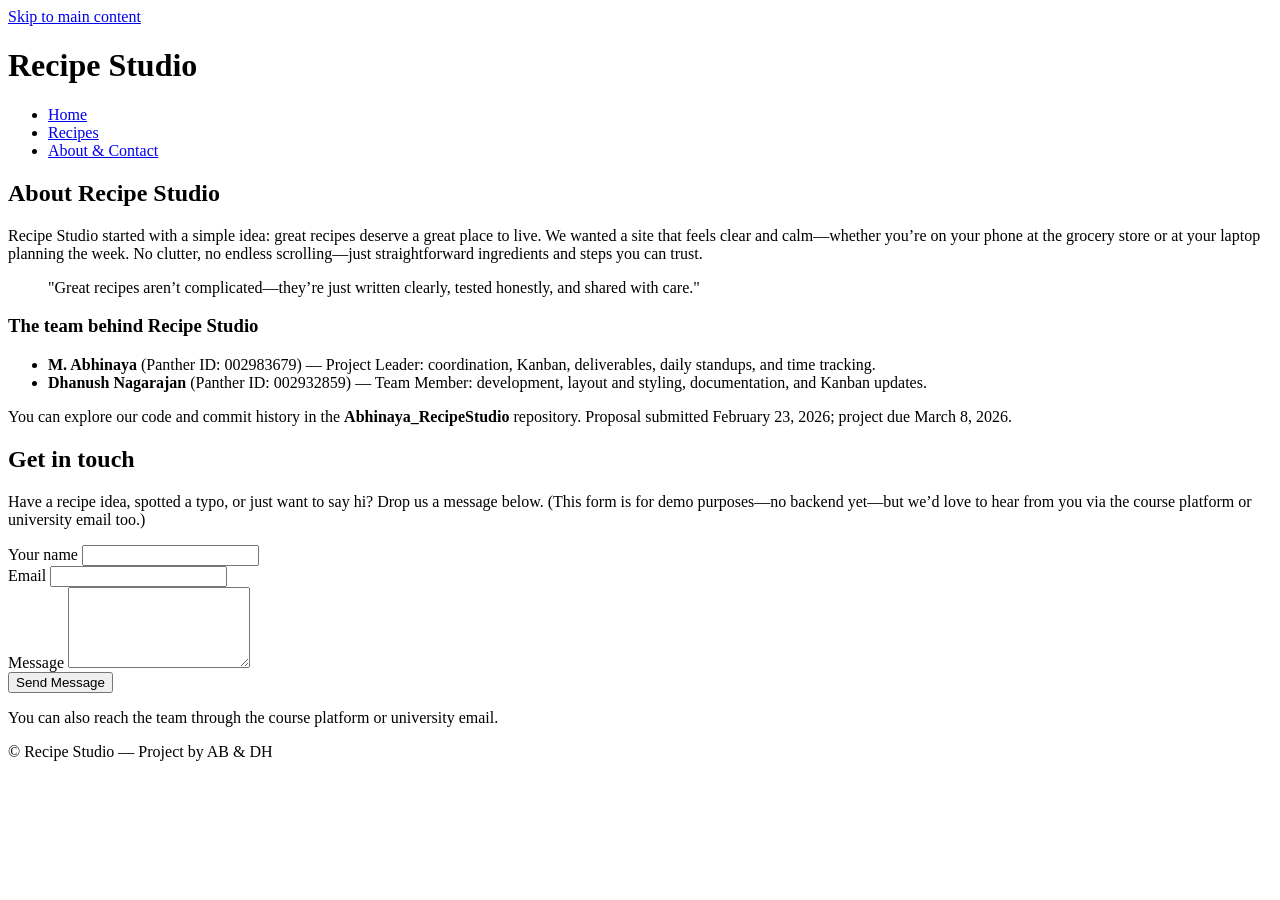
==== about.html @ 4abfd306 "About.html added to the feature/html-pages" ====
<!DOCTYPE html>
<html lang="en">
<head>
  <meta charset="UTF-8">
  <meta name="viewport" content="width=device-width, initial-scale=1.0">
  <title>Recipe Studio | About & Contact</title>
  <link rel="stylesheet" href="css/base.css">
  <link rel="stylesheet" href="css/components.css">
</head>
<body>
  <a href="#main-content" class="skip-link">Skip to main content</a>

  <header class="site-header">
    <h1 class="site-title">Recipe Studio</h1>
    <nav class="main-nav" aria-label="Main navigation">
      <ul>
        <li><a href="index.html">Home</a></li>
        <li><a href="recipes.html">Recipes</a></li>
        <li><a href="about.html" aria-current="page">About &amp; Contact</a></li>
      </ul>
    </nav>
  </header>

  <main id="main-content">
    <section class="about" aria-labelledby="about-heading">
      <h2 id="about-heading">About Recipe Studio</h2>
      <p>Recipe Studio started with a simple idea: great recipes deserve a great place to live. We wanted a site that feels clear and calm—whether you’re on your phone at the grocery store or at your laptop planning the week. No clutter, no endless scrolling—just straightforward ingredients and steps you can trust.</p>

      <blockquote class="pull-quote">
        "Great recipes aren’t complicated—they’re just written clearly, tested honestly, and shared with care."
      </blockquote>

      <h3 id="team-heading">The team behind Recipe Studio</h3>
      <ul class="team-list" aria-labelledby="team-heading">
        <li><strong>M. Abhinaya</strong> (Panther ID: 002983679) — Project Leader: coordination, Kanban, deliverables, daily standups, and time tracking.</li>
        <li><strong>Dhanush Nagarajan</strong> (Panther ID: 002932859) — Team Member: development, layout and styling, documentation, and Kanban updates.</li>
      </ul>

      <p>You can explore our code and commit history in the <strong>Abhinaya_RecipeStudio</strong> repository. Proposal submitted February 23, 2026; project due March 8, 2026.</p>
    </section>

    <section class="contact" aria-labelledby="contact-heading">
      <h2 id="contact-heading">Get in touch</h2>
      <p>Have a recipe idea, spotted a typo, or just want to say hi? Drop us a message below. (This form is for demo purposes—no backend yet—but we’d love to hear from you via the course platform or university email too.)</p>

      <form class="contact-form" action="#" method="get" aria-labelledby="contact-heading">
        <div class="form-group">
          <label for="contact-name">Your name</label>
          <input type="text" id="contact-name" name="name" required autocomplete="name">
        </div>
        <div class="form-group">
          <label for="contact-email">Email</label>
          <input type="email" id="contact-email" name="email" required autocomplete="email">
        </div>
        <div class="form-group">
          <label for="contact-message">Message</label>
          <textarea id="contact-message" name="message" rows="5" required></textarea>
        </div>
        <button type="submit" class="btn btn-primary">Send Message</button>
      </form>

      <p class="contact-note">You can also reach the team through the course platform or university email.</p>
    </section>
  </main>

  <footer class="site-footer">
    <p>&copy; Recipe Studio &mdash; Project by AB &amp; DH</p>
  </footer>
</body>
</html>
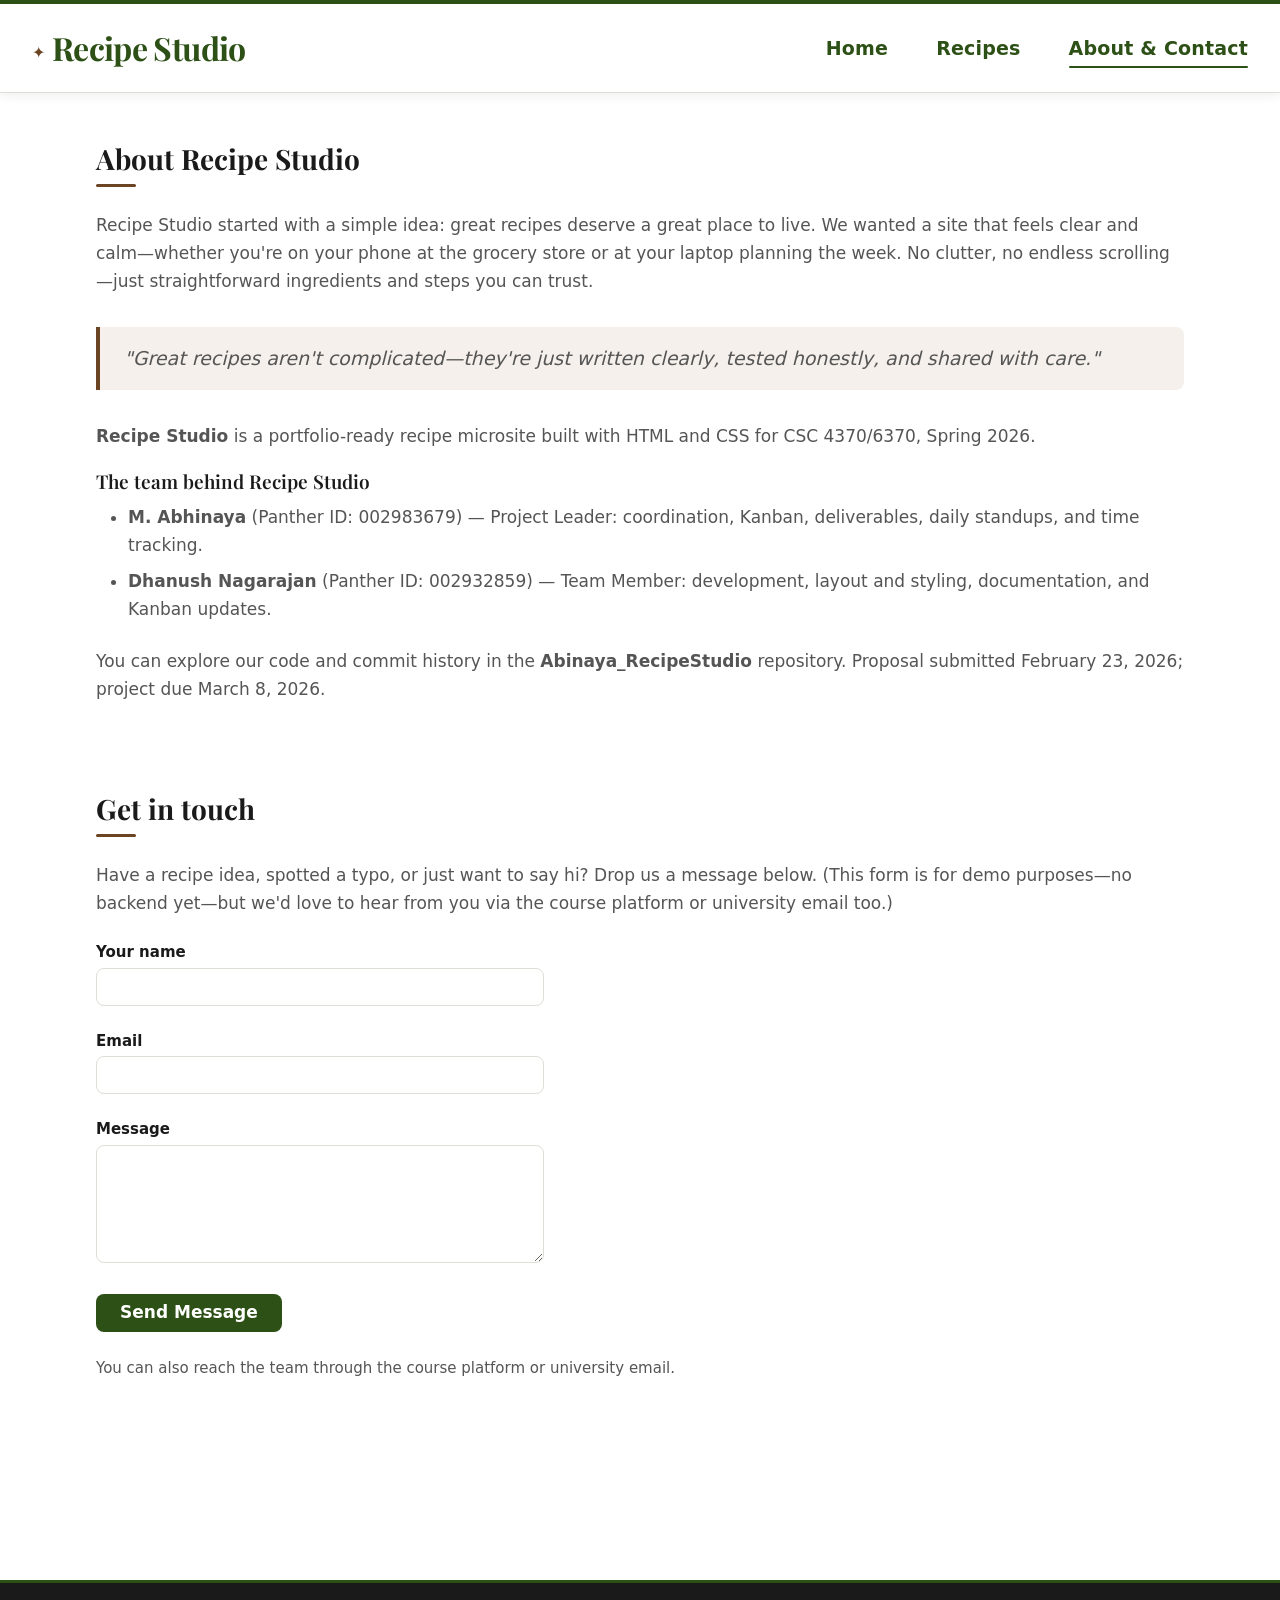
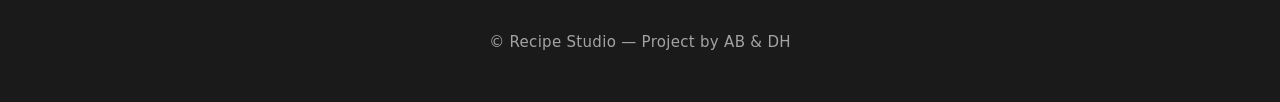
==== commit 84a714e3: "Add team intro one-sentence and align with course template Made-with: Cursor" ====
--- a/about.html
+++ b/about.html
@@ -1,70 +1,71 @@
-<!DOCTYPE html>
-<html lang="en">
-<head>
-  <meta charset="UTF-8">
-  <meta name="viewport" content="width=device-width, initial-scale=1.0">
-  <title>Recipe Studio | About & Contact</title>
-  <link rel="stylesheet" href="css/base.css">
-  <link rel="stylesheet" href="css/components.css">
-</head>
-<body>
-  <a href="#main-content" class="skip-link">Skip to main content</a>
-
-  <header class="site-header">
-    <h1 class="site-title">Recipe Studio</h1>
-    <nav class="main-nav" aria-label="Main navigation">
-      <ul>
-        <li><a href="index.html">Home</a></li>
-        <li><a href="recipes.html">Recipes</a></li>
-        <li><a href="about.html" aria-current="page">About &amp; Contact</a></li>
-      </ul>
-    </nav>
-  </header>
-
-  <main id="main-content">
-    <section class="about" aria-labelledby="about-heading">
-      <h2 id="about-heading">About Recipe Studio</h2>
-      <p>Recipe Studio started with a simple idea: great recipes deserve a great place to live. We wanted a site that feels clear and calm—whether you’re on your phone at the grocery store or at your laptop planning the week. No clutter, no endless scrolling—just straightforward ingredients and steps you can trust.</p>
-
-      <blockquote class="pull-quote">
-        "Great recipes aren’t complicated—they’re just written clearly, tested honestly, and shared with care."
-      </blockquote>
-
-      <h3 id="team-heading">The team behind Recipe Studio</h3>
-      <ul class="team-list" aria-labelledby="team-heading">
-        <li><strong>M. Abhinaya</strong> (Panther ID: 002983679) — Project Leader: coordination, Kanban, deliverables, daily standups, and time tracking.</li>
-        <li><strong>Dhanush Nagarajan</strong> (Panther ID: 002932859) — Team Member: development, layout and styling, documentation, and Kanban updates.</li>
-      </ul>
-
-      <p>You can explore our code and commit history in the <strong>Abhinaya_RecipeStudio</strong> repository. Proposal submitted February 23, 2026; project due March 8, 2026.</p>
-    </section>
-
-    <section class="contact" aria-labelledby="contact-heading">
-      <h2 id="contact-heading">Get in touch</h2>
-      <p>Have a recipe idea, spotted a typo, or just want to say hi? Drop us a message below. (This form is for demo purposes—no backend yet—but we’d love to hear from you via the course platform or university email too.)</p>
-
-      <form class="contact-form" action="#" method="get" aria-labelledby="contact-heading">
-        <div class="form-group">
-          <label for="contact-name">Your name</label>
-          <input type="text" id="contact-name" name="name" required autocomplete="name">
-        </div>
-        <div class="form-group">
-          <label for="contact-email">Email</label>
-          <input type="email" id="contact-email" name="email" required autocomplete="email">
-        </div>
-        <div class="form-group">
-          <label for="contact-message">Message</label>
-          <textarea id="contact-message" name="message" rows="5" required></textarea>
-        </div>
-        <button type="submit" class="btn btn-primary">Send Message</button>
-      </form>
-
-      <p class="contact-note">You can also reach the team through the course platform or university email.</p>
-    </section>
-  </main>
-
-  <footer class="site-footer">
-    <p>&copy; Recipe Studio &mdash; Project by AB &amp; DH</p>
-  </footer>
-</body>
-</html>
+<!DOCTYPE html>
+<html lang="en">
+<head>
+  <meta charset="UTF-8">
+  <meta name="viewport" content="width=device-width, initial-scale=1.0">
+  <title>Recipe Studio | About & Contact</title>
+  <link rel="stylesheet" href="css/base.css">
+  <link rel="stylesheet" href="css/components.css">
+</head>
+<body>
+  <a href="#main-content" class="skip-link">Skip to main content</a>
+
+  <header class="site-header">
+    <h1 class="site-title">Recipe Studio</h1>
+    <nav class="main-nav" aria-label="Main navigation">
+      <ul>
+        <li><a href="index.html">Home</a></li>
+        <li><a href="recipes.html">Recipes</a></li>
+        <li><a href="about.html" aria-current="page">About &amp; Contact</a></li>
+      </ul>
+    </nav>
+  </header>
+
+  <main id="main-content">
+    <section class="about" aria-labelledby="about-heading">
+      <h2 id="about-heading">About Recipe Studio</h2>
+      <p>Recipe Studio started with a simple idea: great recipes deserve a great place to live. We wanted a site that feels clear and calm—whether you're on your phone at the grocery store or at your laptop planning the week. No clutter, no endless scrolling—just straightforward ingredients and steps you can trust.</p>
+
+      <blockquote class="pull-quote">
+        "Great recipes aren't complicated—they're just written clearly, tested honestly, and shared with care."
+      </blockquote>
+
+      <p class="project-one-liner"><strong>Recipe Studio</strong> is a portfolio-ready recipe microsite built with HTML and CSS for CSC 4370/6370, Spring 2026.</p>
+      <h3 id="team-heading">The team behind Recipe Studio</h3>
+      <ul class="team-list" aria-labelledby="team-heading">
+        <li><strong>M. Abhinaya</strong> (Panther ID: 002983679) — Project Leader: coordination, Kanban, deliverables, daily standups, and time tracking.</li>
+        <li><strong>Dhanush Nagarajan</strong> (Panther ID: 002932859) — Team Member: development, layout and styling, documentation, and Kanban updates.</li>
+      </ul>
+
+      <p>You can explore our code and commit history in the <strong>Abinaya_RecipeStudio</strong> repository. Proposal submitted February 23, 2026; project due March 8, 2026.</p>
+    </section>
+
+    <section class="contact" aria-labelledby="contact-heading">
+      <h2 id="contact-heading">Get in touch</h2>
+      <p>Have a recipe idea, spotted a typo, or just want to say hi? Drop us a message below. (This form is for demo purposes—no backend yet—but we'd love to hear from you via the course platform or university email too.)</p>
+
+      <form class="contact-form" action="#" method="get" aria-labelledby="contact-heading">
+        <div class="form-group">
+          <label for="contact-name">Your name</label>
+          <input type="text" id="contact-name" name="name" required autocomplete="name">
+        </div>
+        <div class="form-group">
+          <label for="contact-email">Email</label>
+          <input type="email" id="contact-email" name="email" required autocomplete="email">
+        </div>
+        <div class="form-group">
+          <label for="contact-message">Message</label>
+          <textarea id="contact-message" name="message" rows="5" required></textarea>
+        </div>
+        <button type="submit" class="btn btn-primary">Send Message</button>
+      </form>
+
+      <p class="contact-note">You can also reach the team through the course platform or university email.</p>
+    </section>
+  </main>
+
+  <footer class="site-footer">
+    <p>&copy; Recipe Studio &mdash; Project by AB &amp; DH</p>
+  </footer>
+</body>
+</html>
--- a/css/base.css
+++ b/css/base.css
@@ -0,0 +1,265 @@
+/* Google Fonts – Playfair Display for elegant headings */
+@import url('https://fonts.googleapis.com/css2?family=Playfair+Display:wght@600;700&display=swap');
+
+/* ============================================
+   Recipe Studio – Base Styles
+   Variables · Reset · Typography · Header · Nav
+   Mobile-first, semantic HTML-aligned
+   ============================================ */
+
+/* ---------- 1. CSS custom properties ---------- */
+:root {
+  /* Colors */
+  --color-primary: #2d5016;
+  --color-primary-hover: #3d6b1f;
+  --color-secondary: #6b4423;
+  --color-secondary-hover: #8b5a2e;
+  --color-background: #ffffff;
+  --color-surface: #ffffff;
+  --color-text: #1a1a1a;
+  --color-text-muted: #555;
+  --color-border: #e0ddd8;
+  --color-focus: #2d5016;
+  --color-focus-ring: rgba(45, 80, 22, 0.4);
+
+  /* Spacing */
+  --space-xs: 0.25rem;
+  --space-sm: 0.5rem;
+  --space-md: 1rem;
+  --space-lg: 1.5rem;
+  --space-xl: 2rem;
+  --space-2xl: 3rem;
+  --space-3xl: 4rem;
+
+  /* Typography */
+  --font-sans: system-ui, -apple-system, "Segoe UI", Roboto, sans-serif;
+  --font-heading: 'Playfair Display', Georgia, serif;
+  --font-size-sm: 0.9375rem;
+  --font-size-base: 1.0625rem;
+  --font-size-lg: 1.1875rem;
+  --font-size-xl: 1.375rem;
+  --font-size-2xl: 1.75rem;
+  --font-size-3xl: 2.5rem;
+  --line-height-tight: 1.25;
+  --line-height-normal: 1.5;
+  --line-height-relaxed: 1.65;
+
+  /* Layout */
+  --max-width: 72rem;
+  --card-radius: 0.5rem;
+  --transition-fast: 0.15s ease;
+  --transition-normal: 0.25s ease;
+}
+
+/* ---------- 2. Base styles ---------- */
+html {
+  scroll-behavior: smooth;
+}
+
+*,
+*::before,
+*::after {
+  box-sizing: border-box;
+}
+
+body {
+  margin: 0;
+  font-family: var(--font-sans);
+  font-size: var(--font-size-base);
+  line-height: var(--line-height-normal);
+  color: var(--color-text);
+  background-color: var(--color-background);
+}
+
+/* Apply heading font to all headings */
+h1, h2, h3 {
+  font-family: var(--font-heading);
+}
+
+img {
+  max-width: 100%;
+  height: auto;
+  display: block;
+}
+
+a {
+  color: var(--color-primary);
+  text-decoration: none;
+  transition: color var(--transition-fast), outline var(--transition-fast);
+}
+a:hover {
+  color: var(--color-primary-hover);
+}
+a:focus-visible {
+  outline: 2px solid var(--color-focus);
+  outline-offset: 2px;
+}
+
+/* ---------- 3. Skip link (accessibility) ---------- */
+.skip-link {
+  position: absolute;
+  top: -3.5rem;
+  left: var(--space-md);
+  padding: var(--space-sm) var(--space-md);
+  background: var(--color-text);
+  color: var(--color-surface);
+  z-index: 100;
+  text-decoration: none;
+  border-radius: var(--card-radius);
+  transition: top var(--transition-normal);
+}
+.skip-link:focus {
+  top: var(--space-md);
+}
+.skip-link:focus-visible {
+  outline: 2px solid var(--color-surface);
+  outline-offset: 2px;
+}
+
+/* ---------- 4. Layout: header & nav (Flexbox) ---------- */
+.site-header {
+  background: var(--color-surface);
+  border-top: 4px solid var(--color-primary);
+  border-bottom: 1px solid var(--color-border);
+  padding: var(--space-lg) var(--space-lg);
+  box-shadow: 0 2px 12px rgba(0, 0, 0, 0.07);
+  position: sticky;
+  top: 0;
+  z-index: 50;
+}
+
+.site-title {
+  margin: 0 0 var(--space-md);
+  font-size: 1.875rem;
+  font-weight: 700;
+  line-height: var(--line-height-tight);
+  color: var(--color-primary);
+  letter-spacing: -0.02em;
+}
+.site-title::before {
+  content: '✦';
+  display: inline-block;
+  color: var(--color-secondary);
+  font-family: var(--font-sans);
+  font-size: 0.5em;
+  margin-right: 0.45em;
+  vertical-align: 0.2em;
+}
+
+.main-nav ul {
+  margin: 0;
+  padding: 0;
+  list-style: none;
+  display: flex;
+  flex-wrap: wrap;
+  gap: var(--space-sm) var(--space-xl);
+}
+.main-nav a {
+  display: inline-block;
+  padding: var(--space-xs) 0;
+  font-weight: 600;
+  font-size: var(--font-size-lg);
+  letter-spacing: 0.01em;
+  position: relative;
+  transition: color var(--transition-fast);
+}
+.main-nav a::after {
+  content: '';
+  position: absolute;
+  bottom: -2px;
+  left: 0;
+  width: 0;
+  height: 2px;
+  background: var(--color-primary);
+  border-radius: 1px;
+  transition: width var(--transition-normal);
+}
+.main-nav a:hover {
+  color: var(--color-primary-hover);
+}
+.main-nav a:hover::after {
+  width: 100%;
+}
+.main-nav a:focus-visible {
+  outline: 2px solid var(--color-focus);
+  outline-offset: 2px;
+  border-radius: 2px;
+}
+.main-nav a[aria-current="page"] {
+  color: var(--color-primary);
+  font-weight: 700;
+}
+.main-nav a[aria-current="page"]::after {
+  width: 100%;
+}
+
+/* ---------- 5. Main content area ---------- */
+#main-content {
+  max-width: var(--max-width);
+  margin: 0 auto;
+  padding: var(--space-2xl) var(--space-lg);
+}
+
+/* Section spacing & headings */
+section {
+  margin-bottom: 5.5rem;
+}
+section h2 {
+  margin: 0 0 var(--space-lg);
+  font-size: var(--font-size-2xl);
+  font-weight: 700;
+  line-height: var(--line-height-tight);
+  color: var(--color-text);
+}
+section h2::after {
+  content: '';
+  display: block;
+  width: 2.5rem;
+  height: 3px;
+  background: var(--color-secondary);
+  border-radius: 2px;
+  margin-top: var(--space-sm);
+}
+section h3 {
+  margin: 0 0 var(--space-sm);
+  font-size: var(--font-size-lg);
+  font-weight: 600;
+  color: var(--color-text);
+}
+section p {
+  margin: 0 0 var(--space-md);
+  color: var(--color-text-muted);
+  line-height: var(--line-height-relaxed);
+}
+
+.section-intro,
+.section-cta {
+  margin-bottom: var(--space-lg);
+}
+
+.section-cta {
+  text-align: center;
+}
+
+/* ---------- 6. Responsive: header layout ---------- */
+@media (min-width: 48rem) {
+  .site-header {
+    display: flex;
+    align-items: center;
+    justify-content: space-between;
+    padding: var(--space-lg) var(--space-xl);
+  }
+  .site-title {
+    margin: 0;
+    font-size: clamp(1.5rem, 2.5vw, 2rem);
+  }
+  .main-nav ul {
+    gap: var(--space-2xl);
+  }
+}
+
+@media (min-width: 64rem) {
+  #main-content {
+    padding: var(--space-2xl) var(--space-xl);
+  }
+}
--- a/css/components.css
+++ b/css/components.css
@@ -0,0 +1,459 @@
+/* ============================================
+   Recipe Studio – Components
+   Highlights · Hero · Buttons · Cards · Tips
+   Recipe Detail · Story Pack · About · Footer
+   Animations · Reduced Motion · Breakpoints
+   ============================================ */
+
+/* ---------- 1. Highlights bar ---------- */
+.highlights-bar {
+  display: grid;
+  grid-template-columns: 1fr;
+  gap: var(--space-lg);
+  margin-bottom: var(--space-3xl);
+  padding: var(--space-xl) var(--space-xl);
+  background: var(--color-surface);
+  border-radius: var(--card-radius);
+  border: 1px solid var(--color-border);
+  box-shadow: 0 2px 8px rgba(0, 0, 0, 0.05);
+}
+.highlight-item {
+  display: flex;
+  align-items: flex-start;
+  gap: var(--space-md);
+}
+.highlight-icon {
+  font-size: 2rem;
+  flex-shrink: 0;
+  line-height: 1;
+}
+.highlight-text strong {
+  display: block;
+  font-family: var(--font-heading);
+  font-size: var(--font-size-lg);
+  color: var(--color-text);
+  margin-bottom: var(--space-xs);
+}
+.highlight-text p {
+  margin: 0;
+  font-size: var(--font-size-sm);
+  color: var(--color-text-muted);
+  line-height: var(--line-height-relaxed);
+}
+
+/* ---------- 2. Hero — full viewport width ---------- */
+.hero {
+  text-align: center;
+  padding: 9rem var(--space-xl);
+  background:
+    linear-gradient(to bottom, rgba(10, 30, 3, 0.65) 0%, rgba(20, 52, 7, 0.82) 100%),
+    url('images/pasta.jpg') center center / cover no-repeat;
+  border-radius: 0;
+  margin-bottom: 0;
+  border: none;
+  box-shadow: none;
+}
+.hero h2 {
+  font-size: var(--font-size-3xl);
+  margin-bottom: var(--space-sm);
+  color: #ffffff;
+  text-shadow: 0 2px 12px rgba(0, 0, 0, 0.35);
+}
+/* Remove accent line — doesn't fit centered image hero */
+.hero h2::after {
+  display: none;
+}
+.hero-tagline {
+  margin-bottom: var(--space-xl);
+  font-size: var(--font-size-lg);
+  color: rgba(255, 255, 255, 0.88);
+  max-width: 36rem;
+  margin-left: auto;
+  margin-right: auto;
+}
+.hero .btn-primary {
+  background: #ffffff;
+  color: var(--color-primary);
+  padding: var(--space-md) var(--space-2xl);
+  font-size: var(--font-size-lg);
+  border-radius: 2rem;
+  box-shadow: 0 4px 16px rgba(0, 0, 0, 0.25);
+}
+.hero .btn-primary:hover {
+  background: #f0f7eb;
+  color: var(--color-primary-hover);
+  box-shadow: 0 6px 20px rgba(0, 0, 0, 0.3);
+}
+
+/* ---------- 3. Buttons (reusable) ---------- */
+.btn {
+  display: inline-block;
+  padding: var(--space-sm) var(--space-lg);
+  font-family: inherit;
+  font-size: var(--font-size-base);
+  font-weight: 600;
+  line-height: 1.25;
+  text-align: center;
+  border: none;
+  border-radius: var(--card-radius);
+  cursor: pointer;
+  transition: background-color var(--transition-normal), color var(--transition-normal), transform var(--transition-fast), box-shadow var(--transition-fast);
+}
+.btn:focus-visible {
+  outline: 2px solid var(--color-focus);
+  outline-offset: 2px;
+}
+.btn-primary {
+  background-color: var(--color-primary);
+  color: var(--color-surface);
+}
+.btn-primary:hover {
+  background-color: var(--color-primary-hover);
+}
+.btn-primary:focus-visible {
+  box-shadow: 0 0 0 4px var(--color-focus-ring);
+}
+.btn-secondary {
+  background-color: var(--color-secondary);
+  color: var(--color-surface);
+}
+.btn-secondary:hover {
+  background-color: var(--color-secondary-hover);
+}
+.btn-secondary:focus-visible {
+  box-shadow: 0 0 0 4px rgba(107, 68, 35, 0.4);
+}
+
+/* ---------- 4. Card grid (CSS Grid) ---------- */
+.card-grid {
+  display: grid;
+  gap: var(--space-xl);
+  grid-template-columns: 1fr;
+}
+
+.card {
+  background: var(--color-surface);
+  border-radius: var(--card-radius);
+  overflow: hidden;
+  border: 1px solid var(--color-border);
+  box-shadow: 0 1px 4px rgba(0, 0, 0, 0.04);
+  transition: transform var(--transition-normal), box-shadow var(--transition-normal);
+}
+.card:hover {
+  transform: translateY(-6px);
+  box-shadow: 0 12px 32px rgba(0, 0, 0, 0.12);
+}
+.card:focus-within {
+  box-shadow: 0 0 0 2px var(--color-focus-ring);
+}
+
+.card-image {
+  width: 100%;
+  aspect-ratio: 4 / 3;
+  object-fit: cover;
+  background: var(--color-border);
+  transition: transform 0.4s ease;
+}
+.card:hover .card-image {
+  transform: scale(1.05);
+}
+.card-content {
+  padding: var(--space-lg);
+}
+.card-title {
+  margin: 0 0 var(--space-sm);
+  font-size: var(--font-size-xl);
+  font-weight: 600;
+}
+.card-description {
+  margin: 0 0 var(--space-md);
+  font-size: var(--font-size-sm);
+  color: var(--color-text-muted);
+  line-height: var(--line-height-relaxed);
+}
+
+/* ---------- 5. Cooking tips ---------- */
+.cooking-tips .tips-list {
+  display: grid;
+  gap: var(--space-lg);
+  grid-template-columns: 1fr;
+}
+.tip-card {
+  padding: var(--space-lg);
+  background: linear-gradient(135deg, var(--color-surface) 0%, #f6f9f3 100%);
+  border-left: 4px solid var(--color-primary);
+  border-radius: var(--card-radius);
+  box-shadow: 0 1px 4px rgba(0, 0, 0, 0.04);
+  transition: border-color var(--transition-normal), box-shadow var(--transition-fast), transform var(--transition-fast);
+}
+.tip-card:hover {
+  transform: translateY(-2px);
+  box-shadow: 0 6px 16px rgba(0, 0, 0, 0.08);
+}
+.tip-card h3 {
+  margin-bottom: var(--space-xs);
+}
+.tip-card p {
+  margin: 0;
+  font-size: var(--font-size-sm);
+}
+
+/* ---------- 6. Recipe detail page ---------- */
+.recipe-detail {
+  max-width: 52rem;
+}
+.recipe-header {
+  margin-bottom: var(--space-lg);
+}
+.recipe-detail .recipe-header h2 {
+  margin-bottom: var(--space-xs);
+}
+.recipe-meta {
+  margin: 0 0 var(--space-md);
+  font-size: var(--font-size-sm);
+  color: var(--color-text-muted);
+}
+.recipe-hero-image {
+  width: 100%;
+  aspect-ratio: 16 / 7;
+  object-fit: cover;
+  border-radius: var(--card-radius);
+  margin-top: var(--space-md);
+  background: var(--color-border);
+}
+
+/* ---------- 7. Story Pack components ---------- */
+
+/* Narrative intro — italic, left-bordered */
+.recipe-intro {
+  margin-bottom: var(--space-xl);
+  font-size: var(--font-size-lg);
+  font-style: italic;
+  line-height: var(--line-height-relaxed);
+  color: var(--color-text-muted);
+  border-left: 3px solid var(--color-primary);
+  padding-left: var(--space-md);
+}
+
+/* Chapter label for section progression */
+.chapter-label {
+  display: block;
+  font-size: var(--font-size-sm);
+  font-weight: 600;
+  letter-spacing: 0.1em;
+  text-transform: uppercase;
+  color: var(--color-secondary);
+  margin-bottom: var(--space-xs);
+}
+
+/* Decorative section divider */
+.section-divider {
+  display: flex;
+  align-items: center;
+  gap: var(--space-md);
+  margin: 0 0 var(--space-3xl);
+  color: var(--color-secondary);
+  font-size: var(--font-size-lg);
+}
+.section-divider::before,
+.section-divider::after {
+  content: '';
+  flex: 1;
+  height: 1px;
+  background: var(--color-border);
+}
+
+/* Pull quote */
+.pull-quote {
+  margin: var(--space-xl) 0;
+  padding: var(--space-md) var(--space-lg);
+  border-left: 4px solid var(--color-secondary);
+  background: #f5f0eb;
+  font-size: var(--font-size-lg);
+  font-style: italic;
+  color: var(--color-text-muted);
+  border-radius: 0 var(--card-radius) var(--card-radius) 0;
+  line-height: var(--line-height-relaxed);
+}
+
+/* ---------- 8. Ingredients & instructions ---------- */
+.ingredients,
+.instructions {
+  margin-bottom: var(--space-xl);
+}
+.ingredients ul,
+.instructions ol {
+  margin: 0 0 var(--space-md);
+  padding-left: var(--space-xl);
+  line-height: var(--line-height-relaxed);
+  color: var(--color-text-muted);
+}
+.ingredients li,
+.instructions li {
+  margin-bottom: var(--space-xs);
+}
+.instructions ol {
+  list-style: decimal;
+}
+
+.back-link {
+  margin: var(--space-2xl) 0 0;
+}
+
+/* ---------- 9. About & contact ---------- */
+.about ul.team-list {
+  margin: 0 0 var(--space-lg);
+  padding-left: var(--space-xl);
+  color: var(--color-text-muted);
+  line-height: var(--line-height-relaxed);
+}
+.about .team-list li {
+  margin-bottom: var(--space-sm);
+}
+
+.contact-form {
+  max-width: 28rem;
+  margin-top: var(--space-lg);
+}
+.form-group {
+  margin-bottom: var(--space-lg);
+}
+.form-group label {
+  display: block;
+  margin-bottom: var(--space-xs);
+  font-weight: 600;
+  font-size: var(--font-size-sm);
+}
+.form-group input,
+.form-group textarea {
+  width: 100%;
+  padding: var(--space-sm) var(--space-md);
+  font-family: inherit;
+  font-size: var(--font-size-base);
+  border: 1px solid var(--color-border);
+  border-radius: var(--card-radius);
+  background: var(--color-surface);
+  transition: border-color var(--transition-fast), box-shadow var(--transition-fast);
+}
+.form-group input:focus,
+.form-group textarea:focus {
+  outline: none;
+  border-color: var(--color-primary);
+  box-shadow: 0 0 0 3px var(--color-focus-ring);
+}
+.form-group textarea {
+  resize: vertical;
+  min-height: 6rem;
+}
+.contact-note {
+  margin-top: var(--space-lg);
+  font-size: var(--font-size-sm);
+  color: var(--color-text-muted);
+}
+
+/* ---------- 10. Footer ---------- */
+.site-footer {
+  margin-top: var(--space-3xl);
+  padding: var(--space-2xl) var(--space-lg);
+  text-align: center;
+  font-size: var(--font-size-sm);
+  border-top: 3px solid var(--color-primary);
+  background: #1a1a1a;
+  color: rgba(255, 255, 255, 0.6);
+}
+.site-footer p {
+  margin: 0;
+  letter-spacing: 0.02em;
+}
+
+/* ---------- 11. Animations ---------- */
+
+/* Animation 1: Card hover lift (defined on .card above) */
+
+/* Animation 2: Button subtle scale on hover */
+.btn:hover {
+  transform: scale(1.02);
+}
+.btn:active {
+  transform: scale(0.98);
+}
+
+/* Animation 3: Fade-in for main content on load */
+@keyframes fadeIn {
+  from {
+    opacity: 0;
+    transform: translateY(8px);
+  }
+  to {
+    opacity: 1;
+    transform: translateY(0);
+  }
+}
+#main-content {
+  animation: fadeIn 0.5s ease-out;
+}
+
+/* Animation 4: Image zoom on card hover (defined on .card-image above) */
+
+/* Animation 5: Nav underline slide (defined on .main-nav a::after above) */
+
+/* Animation 6: Tip card lift on hover (defined on .tip-card above) */
+
+/* ---------- 12. Reduced motion (accessibility) ---------- */
+@media (prefers-reduced-motion: reduce) {
+  *,
+  *::before,
+  *::after {
+    animation-duration: 0.01ms !important;
+    animation-iteration-count: 1 !important;
+    transition-duration: 0.01ms !important;
+  }
+  .card:hover {
+    transform: none;
+  }
+  .card:hover .card-image {
+    transform: none;
+  }
+  .tip-card:hover {
+    transform: none;
+  }
+  .btn:hover,
+  .btn:active {
+    transform: none;
+  }
+}
+
+/* ---------- 13. Responsive breakpoints (mobile-first) ---------- */
+@media (min-width: 36rem) {
+  .highlights-bar {
+    grid-template-columns: repeat(3, 1fr);
+  }
+  .card-grid {
+    grid-template-columns: repeat(2, 1fr);
+  }
+  .cooking-tips .tips-list {
+    grid-template-columns: repeat(2, 1fr);
+  }
+}
+
+@media (min-width: 48rem) {
+  .hero h2 {
+    font-size: clamp(2rem, 4vw, 3rem);
+  }
+  .card-grid {
+    grid-template-columns: repeat(3, 1fr);
+    gap: var(--space-lg);
+  }
+  .recipe-grid.card-grid {
+    grid-template-columns: repeat(2, 1fr);
+  }
+  .cooking-tips .tips-list {
+    grid-template-columns: repeat(4, 1fr);
+  }
+}
+
+@media (min-width: 64rem) {
+  .recipe-grid.card-grid {
+    grid-template-columns: repeat(3, 1fr);
+  }
+}
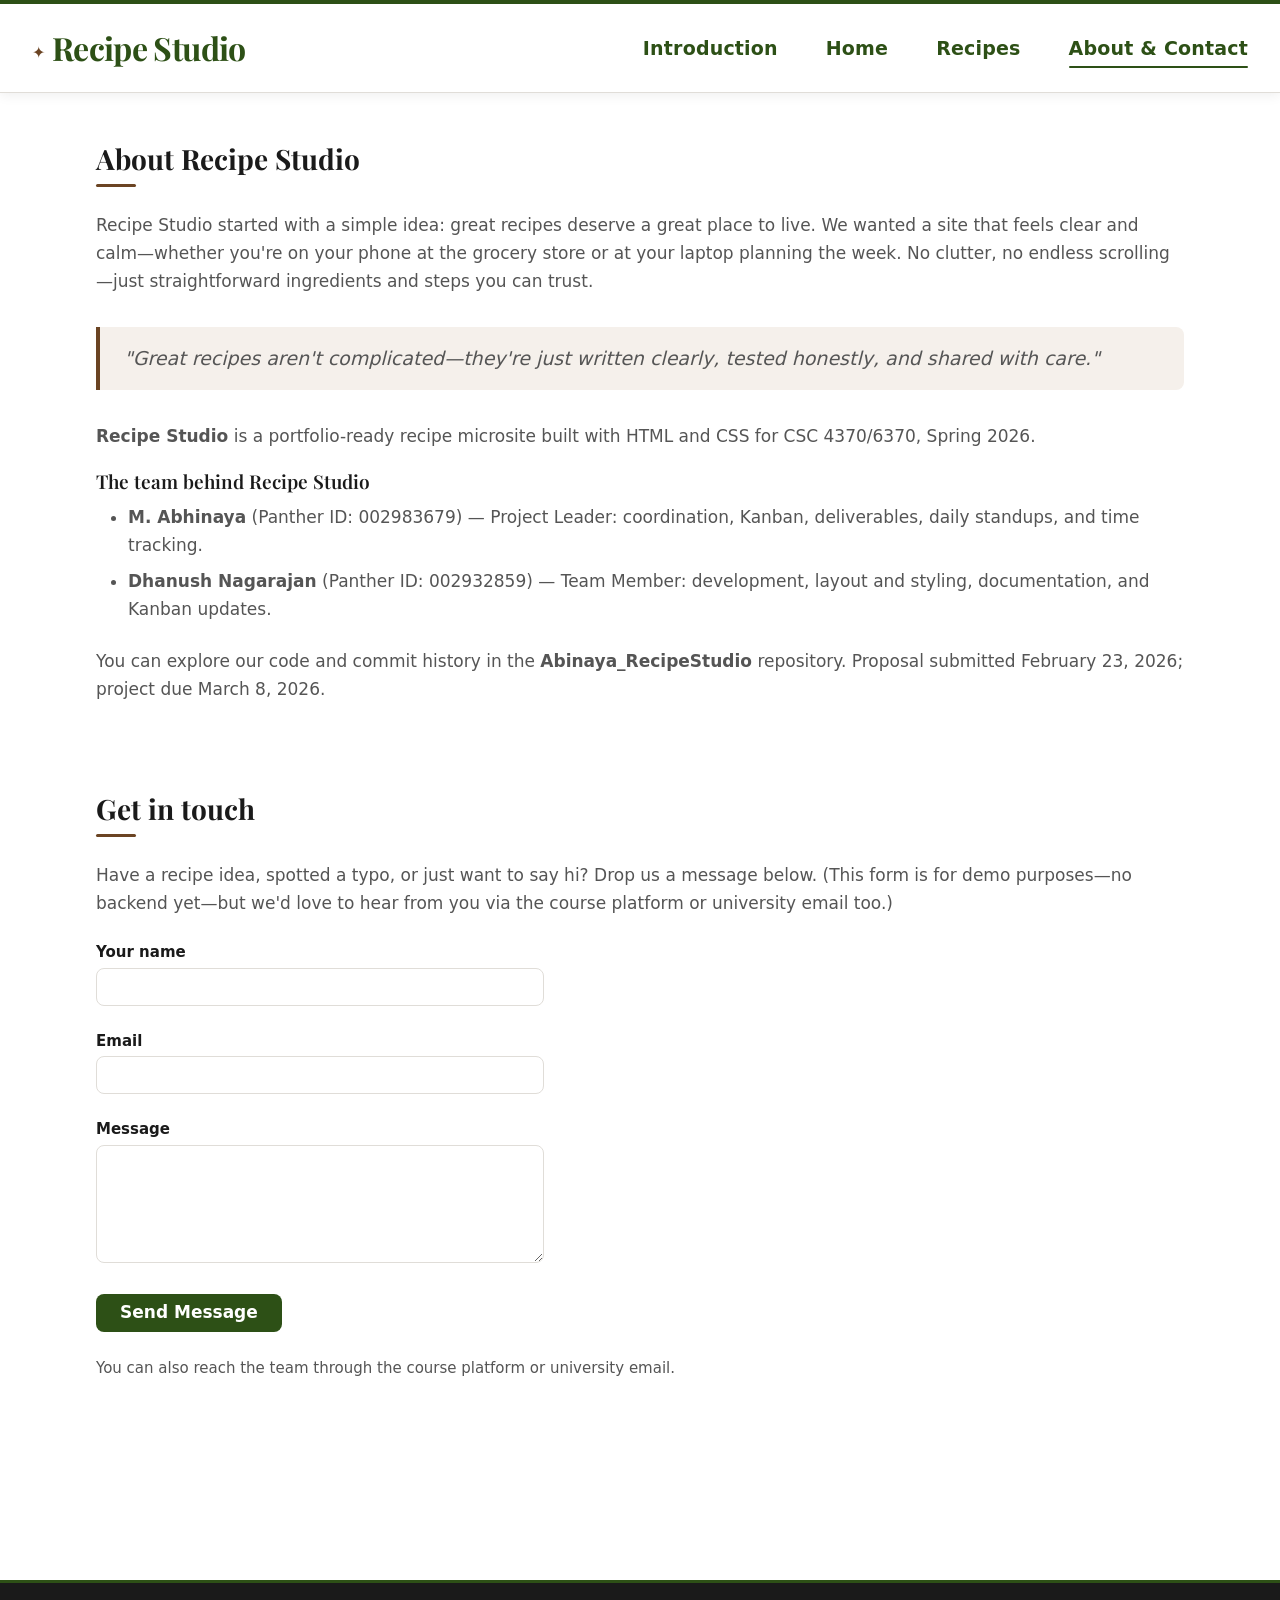
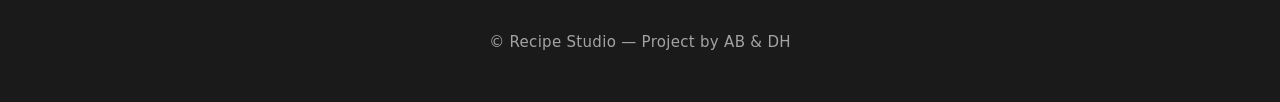
==== commit 76dc39af: "Add intro page (GSU Master's CS, team names) and nav link; add presentation PPTx Made-with: Cursor" ====
--- a/about.html
+++ b/about.html
@@ -14,6 +14,7 @@
     <h1 class="site-title">Recipe Studio</h1>
     <nav class="main-nav" aria-label="Main navigation">
       <ul>
+        <li><a href="intro.html">Introduction</a></li>
         <li><a href="index.html">Home</a></li>
         <li><a href="recipes.html">Recipes</a></li>
         <li><a href="about.html" aria-current="page">About &amp; Contact</a></li>
--- a/css/base.css
+++ b/css/base.css
@@ -1,265 +1,265 @@
-/* Google Fonts – Playfair Display for elegant headings */
-@import url('https://fonts.googleapis.com/css2?family=Playfair+Display:wght@600;700&display=swap');
-
-/* ============================================
-   Recipe Studio – Base Styles
-   Variables · Reset · Typography · Header · Nav
-   Mobile-first, semantic HTML-aligned
-   ============================================ */
-
-/* ---------- 1. CSS custom properties ---------- */
-:root {
-  /* Colors */
-  --color-primary: #2d5016;
-  --color-primary-hover: #3d6b1f;
-  --color-secondary: #6b4423;
-  --color-secondary-hover: #8b5a2e;
-  --color-background: #ffffff;
-  --color-surface: #ffffff;
-  --color-text: #1a1a1a;
-  --color-text-muted: #555;
-  --color-border: #e0ddd8;
-  --color-focus: #2d5016;
-  --color-focus-ring: rgba(45, 80, 22, 0.4);
-
-  /* Spacing */
-  --space-xs: 0.25rem;
-  --space-sm: 0.5rem;
-  --space-md: 1rem;
-  --space-lg: 1.5rem;
-  --space-xl: 2rem;
-  --space-2xl: 3rem;
-  --space-3xl: 4rem;
-
-  /* Typography */
-  --font-sans: system-ui, -apple-system, "Segoe UI", Roboto, sans-serif;
-  --font-heading: 'Playfair Display', Georgia, serif;
-  --font-size-sm: 0.9375rem;
-  --font-size-base: 1.0625rem;
-  --font-size-lg: 1.1875rem;
-  --font-size-xl: 1.375rem;
-  --font-size-2xl: 1.75rem;
-  --font-size-3xl: 2.5rem;
-  --line-height-tight: 1.25;
-  --line-height-normal: 1.5;
-  --line-height-relaxed: 1.65;
-
-  /* Layout */
-  --max-width: 72rem;
-  --card-radius: 0.5rem;
-  --transition-fast: 0.15s ease;
-  --transition-normal: 0.25s ease;
-}
-
-/* ---------- 2. Base styles ---------- */
-html {
-  scroll-behavior: smooth;
-}
-
-*,
-*::before,
-*::after {
-  box-sizing: border-box;
-}
-
-body {
-  margin: 0;
-  font-family: var(--font-sans);
-  font-size: var(--font-size-base);
-  line-height: var(--line-height-normal);
-  color: var(--color-text);
-  background-color: var(--color-background);
-}
-
-/* Apply heading font to all headings */
-h1, h2, h3 {
-  font-family: var(--font-heading);
-}
-
-img {
-  max-width: 100%;
-  height: auto;
-  display: block;
-}
-
-a {
-  color: var(--color-primary);
-  text-decoration: none;
-  transition: color var(--transition-fast), outline var(--transition-fast);
-}
-a:hover {
-  color: var(--color-primary-hover);
-}
-a:focus-visible {
-  outline: 2px solid var(--color-focus);
-  outline-offset: 2px;
-}
-
-/* ---------- 3. Skip link (accessibility) ---------- */
-.skip-link {
-  position: absolute;
-  top: -3.5rem;
-  left: var(--space-md);
-  padding: var(--space-sm) var(--space-md);
-  background: var(--color-text);
-  color: var(--color-surface);
-  z-index: 100;
-  text-decoration: none;
-  border-radius: var(--card-radius);
-  transition: top var(--transition-normal);
-}
-.skip-link:focus {
-  top: var(--space-md);
-}
-.skip-link:focus-visible {
-  outline: 2px solid var(--color-surface);
-  outline-offset: 2px;
-}
-
-/* ---------- 4. Layout: header & nav (Flexbox) ---------- */
-.site-header {
-  background: var(--color-surface);
-  border-top: 4px solid var(--color-primary);
-  border-bottom: 1px solid var(--color-border);
-  padding: var(--space-lg) var(--space-lg);
-  box-shadow: 0 2px 12px rgba(0, 0, 0, 0.07);
-  position: sticky;
-  top: 0;
-  z-index: 50;
-}
-
-.site-title {
-  margin: 0 0 var(--space-md);
-  font-size: 1.875rem;
-  font-weight: 700;
-  line-height: var(--line-height-tight);
-  color: var(--color-primary);
-  letter-spacing: -0.02em;
-}
-.site-title::before {
-  content: '✦';
-  display: inline-block;
-  color: var(--color-secondary);
-  font-family: var(--font-sans);
-  font-size: 0.5em;
-  margin-right: 0.45em;
-  vertical-align: 0.2em;
-}
-
-.main-nav ul {
-  margin: 0;
-  padding: 0;
-  list-style: none;
-  display: flex;
-  flex-wrap: wrap;
-  gap: var(--space-sm) var(--space-xl);
-}
-.main-nav a {
-  display: inline-block;
-  padding: var(--space-xs) 0;
-  font-weight: 600;
-  font-size: var(--font-size-lg);
-  letter-spacing: 0.01em;
-  position: relative;
-  transition: color var(--transition-fast);
-}
-.main-nav a::after {
-  content: '';
-  position: absolute;
-  bottom: -2px;
-  left: 0;
-  width: 0;
-  height: 2px;
-  background: var(--color-primary);
-  border-radius: 1px;
-  transition: width var(--transition-normal);
-}
-.main-nav a:hover {
-  color: var(--color-primary-hover);
-}
-.main-nav a:hover::after {
-  width: 100%;
-}
-.main-nav a:focus-visible {
-  outline: 2px solid var(--color-focus);
-  outline-offset: 2px;
-  border-radius: 2px;
-}
-.main-nav a[aria-current="page"] {
-  color: var(--color-primary);
-  font-weight: 700;
-}
-.main-nav a[aria-current="page"]::after {
-  width: 100%;
-}
-
-/* ---------- 5. Main content area ---------- */
-#main-content {
-  max-width: var(--max-width);
-  margin: 0 auto;
-  padding: var(--space-2xl) var(--space-lg);
-}
-
-/* Section spacing & headings */
-section {
-  margin-bottom: 5.5rem;
-}
-section h2 {
-  margin: 0 0 var(--space-lg);
-  font-size: var(--font-size-2xl);
-  font-weight: 700;
-  line-height: var(--line-height-tight);
-  color: var(--color-text);
-}
-section h2::after {
-  content: '';
-  display: block;
-  width: 2.5rem;
-  height: 3px;
-  background: var(--color-secondary);
-  border-radius: 2px;
-  margin-top: var(--space-sm);
-}
-section h3 {
-  margin: 0 0 var(--space-sm);
-  font-size: var(--font-size-lg);
-  font-weight: 600;
-  color: var(--color-text);
-}
-section p {
-  margin: 0 0 var(--space-md);
-  color: var(--color-text-muted);
-  line-height: var(--line-height-relaxed);
-}
-
-.section-intro,
-.section-cta {
-  margin-bottom: var(--space-lg);
-}
-
-.section-cta {
-  text-align: center;
-}
-
-/* ---------- 6. Responsive: header layout ---------- */
-@media (min-width: 48rem) {
-  .site-header {
-    display: flex;
-    align-items: center;
-    justify-content: space-between;
-    padding: var(--space-lg) var(--space-xl);
-  }
-  .site-title {
-    margin: 0;
-    font-size: clamp(1.5rem, 2.5vw, 2rem);
-  }
-  .main-nav ul {
-    gap: var(--space-2xl);
-  }
-}
-
-@media (min-width: 64rem) {
-  #main-content {
-    padding: var(--space-2xl) var(--space-xl);
-  }
-}
+/* Google Fonts – Playfair Display for elegant headings */
+@import url('https://fonts.googleapis.com/css2?family=Playfair+Display:wght@600;700&display=swap');
+
+/* ============================================
+   Recipe Studio – Base Styles
+   Variables · Reset · Typography · Header · Nav
+   Mobile-first, semantic HTML-aligned
+   ============================================ */
+
+/* ---------- 1. CSS custom properties ---------- */
+:root {
+  /* Colors */
+  --color-primary: #2d5016;
+  --color-primary-hover: #3d6b1f;
+  --color-secondary: #6b4423;
+  --color-secondary-hover: #8b5a2e;
+  --color-background: #ffffff;
+  --color-surface: #ffffff;
+  --color-text: #1a1a1a;
+  --color-text-muted: #555;
+  --color-border: #e0ddd8;
+  --color-focus: #2d5016;
+  --color-focus-ring: rgba(45, 80, 22, 0.4);
+
+  /* Spacing */
+  --space-xs: 0.25rem;
+  --space-sm: 0.5rem;
+  --space-md: 1rem;
+  --space-lg: 1.5rem;
+  --space-xl: 2rem;
+  --space-2xl: 3rem;
+  --space-3xl: 4rem;
+
+  /* Typography */
+  --font-sans: system-ui, -apple-system, "Segoe UI", Roboto, sans-serif;
+  --font-heading: 'Playfair Display', Georgia, serif;
+  --font-size-sm: 0.9375rem;
+  --font-size-base: 1.0625rem;
+  --font-size-lg: 1.1875rem;
+  --font-size-xl: 1.375rem;
+  --font-size-2xl: 1.75rem;
+  --font-size-3xl: 2.5rem;
+  --line-height-tight: 1.25;
+  --line-height-normal: 1.5;
+  --line-height-relaxed: 1.65;
+
+  /* Layout */
+  --max-width: 72rem;
+  --card-radius: 0.5rem;
+  --transition-fast: 0.15s ease;
+  --transition-normal: 0.25s ease;
+}
+
+/* ---------- 2. Base styles ---------- */
+html {
+  scroll-behavior: smooth;
+}
+
+*,
+*::before,
+*::after {
+  box-sizing: border-box;
+}
+
+body {
+  margin: 0;
+  font-family: var(--font-sans);
+  font-size: var(--font-size-base);
+  line-height: var(--line-height-normal);
+  color: var(--color-text);
+  background-color: var(--color-background);
+}
+
+/* Apply heading font to all headings */
+h1, h2, h3 {
+  font-family: var(--font-heading);
+}
+
+img {
+  max-width: 100%;
+  height: auto;
+  display: block;
+}
+
+a {
+  color: var(--color-primary);
+  text-decoration: none;
+  transition: color var(--transition-fast), outline var(--transition-fast);
+}
+a:hover {
+  color: var(--color-primary-hover);
+}
+a:focus-visible {
+  outline: 2px solid var(--color-focus);
+  outline-offset: 2px;
+}
+
+/* ---------- 3. Skip link (accessibility) ---------- */
+.skip-link {
+  position: absolute;
+  top: -3.5rem;
+  left: var(--space-md);
+  padding: var(--space-sm) var(--space-md);
+  background: var(--color-text);
+  color: var(--color-surface);
+  z-index: 100;
+  text-decoration: none;
+  border-radius: var(--card-radius);
+  transition: top var(--transition-normal);
+}
+.skip-link:focus {
+  top: var(--space-md);
+}
+.skip-link:focus-visible {
+  outline: 2px solid var(--color-surface);
+  outline-offset: 2px;
+}
+
+/* ---------- 4. Layout: header & nav (Flexbox) ---------- */
+.site-header {
+  background: var(--color-surface);
+  border-top: 4px solid var(--color-primary);
+  border-bottom: 1px solid var(--color-border);
+  padding: var(--space-lg) var(--space-lg);
+  box-shadow: 0 2px 12px rgba(0, 0, 0, 0.07);
+  position: sticky;
+  top: 0;
+  z-index: 50;
+}
+
+.site-title {
+  margin: 0 0 var(--space-md);
+  font-size: 1.875rem;
+  font-weight: 700;
+  line-height: var(--line-height-tight);
+  color: var(--color-primary);
+  letter-spacing: -0.02em;
+}
+.site-title::before {
+  content: '✦';
+  display: inline-block;
+  color: var(--color-secondary);
+  font-family: var(--font-sans);
+  font-size: 0.5em;
+  margin-right: 0.45em;
+  vertical-align: 0.2em;
+}
+
+.main-nav ul {
+  margin: 0;
+  padding: 0;
+  list-style: none;
+  display: flex;
+  flex-wrap: wrap;
+  gap: var(--space-sm) var(--space-xl);
+}
+.main-nav a {
+  display: inline-block;
+  padding: var(--space-xs) 0;
+  font-weight: 600;
+  font-size: var(--font-size-lg);
+  letter-spacing: 0.01em;
+  position: relative;
+  transition: color var(--transition-fast);
+}
+.main-nav a::after {
+  content: '';
+  position: absolute;
+  bottom: -2px;
+  left: 0;
+  width: 0;
+  height: 2px;
+  background: var(--color-primary);
+  border-radius: 1px;
+  transition: width var(--transition-normal);
+}
+.main-nav a:hover {
+  color: var(--color-primary-hover);
+}
+.main-nav a:hover::after {
+  width: 100%;
+}
+.main-nav a:focus-visible {
+  outline: 2px solid var(--color-focus);
+  outline-offset: 2px;
+  border-radius: 2px;
+}
+.main-nav a[aria-current="page"] {
+  color: var(--color-primary);
+  font-weight: 700;
+}
+.main-nav a[aria-current="page"]::after {
+  width: 100%;
+}
+
+/* ---------- 5. Main content area ---------- */
+#main-content {
+  max-width: var(--max-width);
+  margin: 0 auto;
+  padding: var(--space-2xl) var(--space-lg);
+}
+
+/* Section spacing & headings */
+section {
+  margin-bottom: 5.5rem;
+}
+section h2 {
+  margin: 0 0 var(--space-lg);
+  font-size: var(--font-size-2xl);
+  font-weight: 700;
+  line-height: var(--line-height-tight);
+  color: var(--color-text);
+}
+section h2::after {
+  content: '';
+  display: block;
+  width: 2.5rem;
+  height: 3px;
+  background: var(--color-secondary);
+  border-radius: 2px;
+  margin-top: var(--space-sm);
+}
+section h3 {
+  margin: 0 0 var(--space-sm);
+  font-size: var(--font-size-lg);
+  font-weight: 600;
+  color: var(--color-text);
+}
+section p {
+  margin: 0 0 var(--space-md);
+  color: var(--color-text-muted);
+  line-height: var(--line-height-relaxed);
+}
+
+.section-intro,
+.section-cta {
+  margin-bottom: var(--space-lg);
+}
+
+.section-cta {
+  text-align: center;
+}
+
+/* ---------- 6. Responsive: header layout ---------- */
+@media (min-width: 48rem) {
+  .site-header {
+    display: flex;
+    align-items: center;
+    justify-content: space-between;
+    padding: var(--space-lg) var(--space-xl);
+  }
+  .site-title {
+    margin: 0;
+    font-size: clamp(1.5rem, 2.5vw, 2rem);
+  }
+  .main-nav ul {
+    gap: var(--space-2xl);
+  }
+}
+
+@media (min-width: 64rem) {
+  #main-content {
+    padding: var(--space-2xl) var(--space-xl);
+  }
+}
--- a/css/components.css
+++ b/css/components.css
@@ -1,459 +1,458 @@
-/* ============================================
-   Recipe Studio – Components
-   Highlights · Hero · Buttons · Cards · Tips
-   Recipe Detail · Story Pack · About · Footer
-   Animations · Reduced Motion · Breakpoints
-   ============================================ */
-
-/* ---------- 1. Highlights bar ---------- */
-.highlights-bar {
-  display: grid;
-  grid-template-columns: 1fr;
-  gap: var(--space-lg);
-  margin-bottom: var(--space-3xl);
-  padding: var(--space-xl) var(--space-xl);
-  background: var(--color-surface);
-  border-radius: var(--card-radius);
-  border: 1px solid var(--color-border);
-  box-shadow: 0 2px 8px rgba(0, 0, 0, 0.05);
-}
-.highlight-item {
-  display: flex;
-  align-items: flex-start;
-  gap: var(--space-md);
-}
-.highlight-icon {
-  font-size: 2rem;
-  flex-shrink: 0;
-  line-height: 1;
-}
-.highlight-text strong {
-  display: block;
-  font-family: var(--font-heading);
-  font-size: var(--font-size-lg);
-  color: var(--color-text);
-  margin-bottom: var(--space-xs);
-}
-.highlight-text p {
-  margin: 0;
-  font-size: var(--font-size-sm);
-  color: var(--color-text-muted);
-  line-height: var(--line-height-relaxed);
-}
-
-/* ---------- 2. Hero — full viewport width ---------- */
-.hero {
-  text-align: center;
-  padding: 9rem var(--space-xl);
-  background:
-    linear-gradient(to bottom, rgba(10, 30, 3, 0.65) 0%, rgba(20, 52, 7, 0.82) 100%),
-    url('images/pasta.jpg') center center / cover no-repeat;
-  border-radius: 0;
-  margin-bottom: 0;
-  border: none;
-  box-shadow: none;
-}
-.hero h2 {
-  font-size: var(--font-size-3xl);
-  margin-bottom: var(--space-sm);
-  color: #ffffff;
-  text-shadow: 0 2px 12px rgba(0, 0, 0, 0.35);
-}
-/* Remove accent line — doesn't fit centered image hero */
-.hero h2::after {
-  display: none;
-}
-.hero-tagline {
-  margin-bottom: var(--space-xl);
-  font-size: var(--font-size-lg);
-  color: rgba(255, 255, 255, 0.88);
-  max-width: 36rem;
-  margin-left: auto;
-  margin-right: auto;
-}
-.hero .btn-primary {
-  background: #ffffff;
-  color: var(--color-primary);
-  padding: var(--space-md) var(--space-2xl);
-  font-size: var(--font-size-lg);
-  border-radius: 2rem;
-  box-shadow: 0 4px 16px rgba(0, 0, 0, 0.25);
-}
-.hero .btn-primary:hover {
-  background: #f0f7eb;
-  color: var(--color-primary-hover);
-  box-shadow: 0 6px 20px rgba(0, 0, 0, 0.3);
-}
-
-/* ---------- 3. Buttons (reusable) ---------- */
-.btn {
-  display: inline-block;
-  padding: var(--space-sm) var(--space-lg);
-  font-family: inherit;
-  font-size: var(--font-size-base);
-  font-weight: 600;
-  line-height: 1.25;
-  text-align: center;
-  border: none;
-  border-radius: var(--card-radius);
-  cursor: pointer;
-  transition: background-color var(--transition-normal), color var(--transition-normal), transform var(--transition-fast), box-shadow var(--transition-fast);
-}
-.btn:focus-visible {
-  outline: 2px solid var(--color-focus);
-  outline-offset: 2px;
-}
-.btn-primary {
-  background-color: var(--color-primary);
-  color: var(--color-surface);
-}
-.btn-primary:hover {
-  background-color: var(--color-primary-hover);
-}
-.btn-primary:focus-visible {
-  box-shadow: 0 0 0 4px var(--color-focus-ring);
-}
-.btn-secondary {
-  background-color: var(--color-secondary);
-  color: var(--color-surface);
-}
-.btn-secondary:hover {
-  background-color: var(--color-secondary-hover);
-}
-.btn-secondary:focus-visible {
-  box-shadow: 0 0 0 4px rgba(107, 68, 35, 0.4);
-}
-
-/* ---------- 4. Card grid (CSS Grid) ---------- */
-.card-grid {
-  display: grid;
-  gap: var(--space-xl);
-  grid-template-columns: 1fr;
-}
-
-.card {
-  background: var(--color-surface);
-  border-radius: var(--card-radius);
-  overflow: hidden;
-  border: 1px solid var(--color-border);
-  box-shadow: 0 1px 4px rgba(0, 0, 0, 0.04);
-  transition: transform var(--transition-normal), box-shadow var(--transition-normal);
-}
-.card:hover {
-  transform: translateY(-6px);
-  box-shadow: 0 12px 32px rgba(0, 0, 0, 0.12);
-}
-.card:focus-within {
-  box-shadow: 0 0 0 2px var(--color-focus-ring);
-}
-
-.card-image {
-  width: 100%;
-  aspect-ratio: 4 / 3;
-  object-fit: cover;
-  background: var(--color-border);
-  transition: transform 0.4s ease;
-}
-.card:hover .card-image {
-  transform: scale(1.05);
-}
-.card-content {
-  padding: var(--space-lg);
-}
-.card-title {
-  margin: 0 0 var(--space-sm);
-  font-size: var(--font-size-xl);
-  font-weight: 600;
-}
-.card-description {
-  margin: 0 0 var(--space-md);
-  font-size: var(--font-size-sm);
-  color: var(--color-text-muted);
-  line-height: var(--line-height-relaxed);
-}
-
-/* ---------- 5. Cooking tips ---------- */
-.cooking-tips .tips-list {
-  display: grid;
-  gap: var(--space-lg);
-  grid-template-columns: 1fr;
-}
-.tip-card {
-  padding: var(--space-lg);
-  background: linear-gradient(135deg, var(--color-surface) 0%, #f6f9f3 100%);
-  border-left: 4px solid var(--color-primary);
-  border-radius: var(--card-radius);
-  box-shadow: 0 1px 4px rgba(0, 0, 0, 0.04);
-  transition: border-color var(--transition-normal), box-shadow var(--transition-fast), transform var(--transition-fast);
-}
-.tip-card:hover {
-  transform: translateY(-2px);
-  box-shadow: 0 6px 16px rgba(0, 0, 0, 0.08);
-}
-.tip-card h3 {
-  margin-bottom: var(--space-xs);
-}
-.tip-card p {
-  margin: 0;
-  font-size: var(--font-size-sm);
-}
-
-/* ---------- 6. Recipe detail page ---------- */
-.recipe-detail {
-  max-width: 52rem;
-}
-.recipe-header {
-  margin-bottom: var(--space-lg);
-}
-.recipe-detail .recipe-header h2 {
-  margin-bottom: var(--space-xs);
-}
-.recipe-meta {
-  margin: 0 0 var(--space-md);
-  font-size: var(--font-size-sm);
-  color: var(--color-text-muted);
-}
-.recipe-hero-image {
-  width: 100%;
-  aspect-ratio: 16 / 7;
-  object-fit: cover;
-  border-radius: var(--card-radius);
-  margin-top: var(--space-md);
-  background: var(--color-border);
-}
-
-/* ---------- 7. Story Pack components ---------- */
-
-/* Narrative intro — italic, left-bordered */
-.recipe-intro {
-  margin-bottom: var(--space-xl);
-  font-size: var(--font-size-lg);
-  font-style: italic;
-  line-height: var(--line-height-relaxed);
-  color: var(--color-text-muted);
-  border-left: 3px solid var(--color-primary);
-  padding-left: var(--space-md);
-}
-
-/* Chapter label for section progression */
-.chapter-label {
-  display: block;
-  font-size: var(--font-size-sm);
-  font-weight: 600;
-  letter-spacing: 0.1em;
-  text-transform: uppercase;
-  color: var(--color-secondary);
-  margin-bottom: var(--space-xs);
-}
-
-/* Decorative section divider */
-.section-divider {
-  display: flex;
-  align-items: center;
-  gap: var(--space-md);
-  margin: 0 0 var(--space-3xl);
-  color: var(--color-secondary);
-  font-size: var(--font-size-lg);
-}
-.section-divider::before,
-.section-divider::after {
-  content: '';
-  flex: 1;
-  height: 1px;
-  background: var(--color-border);
-}
-
-/* Pull quote */
-.pull-quote {
-  margin: var(--space-xl) 0;
-  padding: var(--space-md) var(--space-lg);
-  border-left: 4px solid var(--color-secondary);
-  background: #f5f0eb;
-  font-size: var(--font-size-lg);
-  font-style: italic;
-  color: var(--color-text-muted);
-  border-radius: 0 var(--card-radius) var(--card-radius) 0;
-  line-height: var(--line-height-relaxed);
-}
-
-/* ---------- 8. Ingredients & instructions ---------- */
-.ingredients,
-.instructions {
-  margin-bottom: var(--space-xl);
-}
-.ingredients ul,
-.instructions ol {
-  margin: 0 0 var(--space-md);
-  padding-left: var(--space-xl);
-  line-height: var(--line-height-relaxed);
-  color: var(--color-text-muted);
-}
-.ingredients li,
-.instructions li {
-  margin-bottom: var(--space-xs);
-}
-.instructions ol {
-  list-style: decimal;
-}
-
-.back-link {
-  margin: var(--space-2xl) 0 0;
-}
-
-/* ---------- 9. About & contact ---------- */
-.about ul.team-list {
-  margin: 0 0 var(--space-lg);
-  padding-left: var(--space-xl);
-  color: var(--color-text-muted);
-  line-height: var(--line-height-relaxed);
-}
-.about .team-list li {
-  margin-bottom: var(--space-sm);
-}
-
-.contact-form {
-  max-width: 28rem;
-  margin-top: var(--space-lg);
-}
-.form-group {
-  margin-bottom: var(--space-lg);
-}
-.form-group label {
-  display: block;
-  margin-bottom: var(--space-xs);
-  font-weight: 600;
-  font-size: var(--font-size-sm);
-}
-.form-group input,
-.form-group textarea {
-  width: 100%;
-  padding: var(--space-sm) var(--space-md);
-  font-family: inherit;
-  font-size: var(--font-size-base);
-  border: 1px solid var(--color-border);
-  border-radius: var(--card-radius);
-  background: var(--color-surface);
-  transition: border-color var(--transition-fast), box-shadow var(--transition-fast);
-}
-.form-group input:focus,
-.form-group textarea:focus {
-  outline: none;
-  border-color: var(--color-primary);
-  box-shadow: 0 0 0 3px var(--color-focus-ring);
-}
-.form-group textarea {
-  resize: vertical;
-  min-height: 6rem;
-}
-.contact-note {
-  margin-top: var(--space-lg);
-  font-size: var(--font-size-sm);
-  color: var(--color-text-muted);
-}
-
-/* ---------- 10. Footer ---------- */
-.site-footer {
-  margin-top: var(--space-3xl);
-  padding: var(--space-2xl) var(--space-lg);
-  text-align: center;
-  font-size: var(--font-size-sm);
-  border-top: 3px solid var(--color-primary);
-  background: #1a1a1a;
-  color: rgba(255, 255, 255, 0.6);
-}
-.site-footer p {
-  margin: 0;
-  letter-spacing: 0.02em;
-}
-
-/* ---------- 11. Animations ---------- */
-
-/* Animation 1: Card hover lift (defined on .card above) */
-
-/* Animation 2: Button subtle scale on hover */
-.btn:hover {
-  transform: scale(1.02);
-}
-.btn:active {
-  transform: scale(0.98);
-}
-
-/* Animation 3: Fade-in for main content on load */
-@keyframes fadeIn {
-  from {
-    opacity: 0;
-    transform: translateY(8px);
-  }
-  to {
-    opacity: 1;
-    transform: translateY(0);
-  }
-}
-#main-content {
-  animation: fadeIn 0.5s ease-out;
-}
-
-/* Animation 4: Image zoom on card hover (defined on .card-image above) */
-
-/* Animation 5: Nav underline slide (defined on .main-nav a::after above) */
-
-/* Animation 6: Tip card lift on hover (defined on .tip-card above) */
-
-/* ---------- 12. Reduced motion (accessibility) ---------- */
-@media (prefers-reduced-motion: reduce) {
-  *,
-  *::before,
-  *::after {
-    animation-duration: 0.01ms !important;
-    animation-iteration-count: 1 !important;
-    transition-duration: 0.01ms !important;
-  }
-  .card:hover {
-    transform: none;
-  }
-  .card:hover .card-image {
-    transform: none;
-  }
-  .tip-card:hover {
-    transform: none;
-  }
-  .btn:hover,
-  .btn:active {
-    transform: none;
-  }
-}
-
-/* ---------- 13. Responsive breakpoints (mobile-first) ---------- */
-@media (min-width: 36rem) {
-  .highlights-bar {
-    grid-template-columns: repeat(3, 1fr);
-  }
-  .card-grid {
-    grid-template-columns: repeat(2, 1fr);
-  }
-  .cooking-tips .tips-list {
-    grid-template-columns: repeat(2, 1fr);
-  }
-}
-
-@media (min-width: 48rem) {
-  .hero h2 {
-    font-size: clamp(2rem, 4vw, 3rem);
-  }
-  .card-grid {
-    grid-template-columns: repeat(3, 1fr);
-    gap: var(--space-lg);
-  }
-  .recipe-grid.card-grid {
-    grid-template-columns: repeat(2, 1fr);
-  }
-  .cooking-tips .tips-list {
-    grid-template-columns: repeat(4, 1fr);
-  }
-}
-
-@media (min-width: 64rem) {
-  .recipe-grid.card-grid {
-    grid-template-columns: repeat(3, 1fr);
-  }
-}
+/* ============================================
+   Recipe Studio – Components
+   Highlights · Hero · Buttons · Cards · Tips
+   Recipe Detail · Story Pack · About · Footer
+   Animations · Reduced Motion · Breakpoints
+   ============================================ */
+
+/* ---------- 1. Highlights bar ---------- */
+.highlights-bar {
+  display: grid;
+  grid-template-columns: 1fr;
+  gap: var(--space-lg);
+  margin-bottom: var(--space-3xl);
+  padding: var(--space-xl) var(--space-xl);
+  background: var(--color-surface);
+  border-radius: var(--card-radius);
+  border: 1px solid var(--color-border);
+  box-shadow: 0 2px 8px rgba(0, 0, 0, 0.05);
+}
+.highlight-item {
+  display: flex;
+  align-items: flex-start;
+  gap: var(--space-md);
+}
+.highlight-icon {
+  font-size: 2rem;
+  flex-shrink: 0;
+  line-height: 1;
+}
+.highlight-text strong {
+  display: block;
+  font-family: var(--font-heading);
+  font-size: var(--font-size-lg);
+  color: var(--color-text);
+  margin-bottom: var(--space-xs);
+}
+.highlight-text p {
+  margin: 0;
+  font-size: var(--font-size-sm);
+  color: var(--color-text-muted);
+  line-height: var(--line-height-relaxed);
+}
+
+/* ---------- 2. Hero — full viewport width ---------- */
+.hero {
+  text-align: center;
+  padding: 9rem var(--space-xl);
+  background:
+    linear-gradient(to bottom, rgba(10, 30, 3, 0.65) 0%, rgba(20, 52, 7, 0.82) 100%),
+    url('images/pasta.jpg') center center / cover no-repeat;
+  border-radius: 0;
+  margin-bottom: 0;
+  border: none;
+  box-shadow: none;
+}
+.hero h2 {
+  font-size: var(--font-size-3xl);
+  margin-bottom: var(--space-sm);
+  color: #ffffff;
+  text-shadow: 0 2px 12px rgba(0, 0, 0, 0.35);
+}
+/* Remove accent line — doesn't fit centered image hero */
+.hero h2::after {
+  display: none;
+}
+.hero-tagline {
+  margin-bottom: var(--space-xl);
+  font-size: var(--font-size-lg);
+  color: rgba(255, 255, 255, 0.88);
+  max-width: 36rem;
+  margin-left: auto;
+  margin-right: auto;
+}
+.hero .btn-primary {
+  background: #ffffff;
+  color: var(--color-primary);
+  padding: var(--space-md) var(--space-2xl);
+  font-size: var(--font-size-lg);
+  border-radius: 2rem;
+  box-shadow: 0 4px 16px rgba(0, 0, 0, 0.25);
+}
+.hero .btn-primary:hover {
+  background: #f0f7eb;
+  color: var(--color-primary-hover);
+  box-shadow: 0 6px 20px rgba(0, 0, 0, 0.3);
+}
+
+/* ---------- 3. Buttons (reusable) ---------- */
+.btn {
+  display: inline-block;
+  padding: var(--space-sm) var(--space-lg);
+  font-family: inherit;
+  font-size: var(--font-size-base);
+  font-weight: 600;
+  line-height: 1.25;
+  text-align: center;
+  border: none;
+  border-radius: var(--card-radius);
+  transition: background-color var(--transition-normal), color var(--transition-normal), transform var(--transition-fast), box-shadow var(--transition-fast);
+}
+.btn:focus-visible {
+  outline: 2px solid var(--color-focus);
+  outline-offset: 2px;
+}
+.btn-primary {
+  background-color: var(--color-primary);
+  color: var(--color-surface);
+}
+.btn-primary:hover {
+  background-color: var(--color-primary-hover);
+}
+.btn-primary:focus-visible {
+  box-shadow: 0 0 0 4px var(--color-focus-ring);
+}
+.btn-secondary {
+  background-color: var(--color-secondary);
+  color: var(--color-surface);
+}
+.btn-secondary:hover {
+  background-color: var(--color-secondary-hover);
+}
+.btn-secondary:focus-visible {
+  box-shadow: 0 0 0 4px rgba(107, 68, 35, 0.4);
+}
+
+/* ---------- 4. Card grid (CSS Grid) ---------- */
+.card-grid {
+  display: grid;
+  gap: var(--space-xl);
+  grid-template-columns: 1fr;
+}
+
+.card {
+  background: var(--color-surface);
+  border-radius: var(--card-radius);
+  overflow: hidden;
+  border: 1px solid var(--color-border);
+  box-shadow: 0 1px 4px rgba(0, 0, 0, 0.04);
+  transition: transform var(--transition-normal), box-shadow var(--transition-normal);
+}
+.card:hover {
+  transform: translateY(-6px);
+  box-shadow: 0 12px 32px rgba(0, 0, 0, 0.12);
+}
+.card:focus-within {
+  box-shadow: 0 0 0 2px var(--color-focus-ring);
+}
+
+.card-image {
+  width: 100%;
+  aspect-ratio: 4 / 3;
+  object-fit: cover;
+  background: var(--color-border);
+  transition: transform 0.4s ease;
+}
+.card:hover .card-image {
+  transform: scale(1.05);
+}
+.card-content {
+  padding: var(--space-lg);
+}
+.card-title {
+  margin: 0 0 var(--space-sm);
+  font-size: var(--font-size-xl);
+  font-weight: 600;
+}
+.card-description {
+  margin: 0 0 var(--space-md);
+  font-size: var(--font-size-sm);
+  color: var(--color-text-muted);
+  line-height: var(--line-height-relaxed);
+}
+
+/* ---------- 5. Cooking tips ---------- */
+.cooking-tips .tips-list {
+  display: grid;
+  gap: var(--space-lg);
+  grid-template-columns: 1fr;
+}
+.tip-card {
+  padding: var(--space-lg);
+  background: linear-gradient(135deg, var(--color-surface) 0%, #f6f9f3 100%);
+  border-left: 4px solid var(--color-primary);
+  border-radius: var(--card-radius);
+  box-shadow: 0 1px 4px rgba(0, 0, 0, 0.04);
+  transition: border-color var(--transition-normal), box-shadow var(--transition-fast), transform var(--transition-fast);
+}
+.tip-card:hover {
+  transform: translateY(-2px);
+  box-shadow: 0 6px 16px rgba(0, 0, 0, 0.08);
+}
+.tip-card h3 {
+  margin-bottom: var(--space-xs);
+}
+.tip-card p {
+  margin: 0;
+  font-size: var(--font-size-sm);
+}
+
+/* ---------- 6. Recipe detail page ---------- */
+.recipe-detail {
+  max-width: 52rem;
+}
+.recipe-header {
+  margin-bottom: var(--space-lg);
+}
+.recipe-detail .recipe-header h2 {
+  margin-bottom: var(--space-xs);
+}
+.recipe-meta {
+  margin: 0 0 var(--space-md);
+  font-size: var(--font-size-sm);
+  color: var(--color-text-muted);
+}
+.recipe-hero-image {
+  width: 100%;
+  aspect-ratio: 16 / 7;
+  object-fit: cover;
+  border-radius: var(--card-radius);
+  margin-top: var(--space-md);
+  background: var(--color-border);
+}
+
+/* ---------- 7. Story Pack components ---------- */
+
+/* Narrative intro — italic, left-bordered */
+.recipe-intro {
+  margin-bottom: var(--space-xl);
+  font-size: var(--font-size-lg);
+  font-style: italic;
+  line-height: var(--line-height-relaxed);
+  color: var(--color-text-muted);
+  border-left: 3px solid var(--color-primary);
+  padding-left: var(--space-md);
+}
+
+/* Chapter label for section progression */
+.chapter-label {
+  display: block;
+  font-size: var(--font-size-sm);
+  font-weight: 600;
+  letter-spacing: 0.1em;
+  text-transform: uppercase;
+  color: var(--color-secondary);
+  margin-bottom: var(--space-xs);
+}
+
+/* Decorative section divider */
+.section-divider {
+  display: flex;
+  align-items: center;
+  gap: var(--space-md);
+  margin: 0 0 var(--space-3xl);
+  color: var(--color-secondary);
+  font-size: var(--font-size-lg);
+}
+.section-divider::before,
+.section-divider::after {
+  content: '';
+  flex: 1;
+  height: 1px;
+  background: var(--color-border);
+}
+
+/* Pull quote */
+.pull-quote {
+  margin: var(--space-xl) 0;
+  padding: var(--space-md) var(--space-lg);
+  border-left: 4px solid var(--color-secondary);
+  background: #f5f0eb;
+  font-size: var(--font-size-lg);
+  font-style: italic;
+  color: var(--color-text-muted);
+  border-radius: 0 var(--card-radius) var(--card-radius) 0;
+  line-height: var(--line-height-relaxed);
+}
+
+/* ---------- 8. Ingredients & instructions ---------- */
+.ingredients,
+.instructions {
+  margin-bottom: var(--space-xl);
+}
+.ingredients ul,
+.instructions ol {
+  margin: 0 0 var(--space-md);
+  padding-left: var(--space-xl);
+  line-height: var(--line-height-relaxed);
+  color: var(--color-text-muted);
+}
+.ingredients li,
+.instructions li {
+  margin-bottom: var(--space-xs);
+}
+.instructions ol {
+  list-style: decimal;
+}
+
+.back-link {
+  margin: var(--space-2xl) 0 0;
+}
+
+/* ---------- 9. About & contact ---------- */
+.about ul.team-list {
+  margin: 0 0 var(--space-lg);
+  padding-left: var(--space-xl);
+  color: var(--color-text-muted);
+  line-height: var(--line-height-relaxed);
+}
+.about .team-list li {
+  margin-bottom: var(--space-sm);
+}
+
+.contact-form {
+  max-width: 28rem;
+  margin-top: var(--space-lg);
+}
+.form-group {
+  margin-bottom: var(--space-lg);
+}
+.form-group label {
+  display: block;
+  margin-bottom: var(--space-xs);
+  font-weight: 600;
+  font-size: var(--font-size-sm);
+}
+.form-group input,
+.form-group textarea {
+  width: 100%;
+  padding: var(--space-sm) var(--space-md);
+  font-family: inherit;
+  font-size: var(--font-size-base);
+  border: 1px solid var(--color-border);
+  border-radius: var(--card-radius);
+  background: var(--color-surface);
+  transition: border-color var(--transition-fast), box-shadow var(--transition-fast);
+}
+.form-group input:focus,
+.form-group textarea:focus {
+  outline: none;
+  border-color: var(--color-primary);
+  box-shadow: 0 0 0 3px var(--color-focus-ring);
+}
+.form-group textarea {
+  resize: vertical;
+  min-height: 6rem;
+}
+.contact-note {
+  margin-top: var(--space-lg);
+  font-size: var(--font-size-sm);
+  color: var(--color-text-muted);
+}
+
+/* ---------- 10. Footer ---------- */
+.site-footer {
+  margin-top: var(--space-3xl);
+  padding: var(--space-2xl) var(--space-lg);
+  text-align: center;
+  font-size: var(--font-size-sm);
+  border-top: 3px solid var(--color-primary);
+  background: #1a1a1a;
+  color: rgba(255, 255, 255, 0.6);
+}
+.site-footer p {
+  margin: 0;
+  letter-spacing: 0.02em;
+}
+
+/* ---------- 11. Animations ---------- */
+
+/* Animation 1: Card hover lift (defined on .card above) */
+
+/* Animation 2: Button subtle scale on hover */
+.btn:hover {
+  transform: scale(1.02);
+}
+.btn:active {
+  transform: scale(0.98);
+}
+
+/* Animation 3: Fade-in for main content on load */
+@keyframes fadeIn {
+  from {
+    opacity: 0;
+    transform: translateY(8px);
+  }
+  to {
+    opacity: 1;
+    transform: translateY(0);
+  }
+}
+#main-content {
+  animation: fadeIn 0.5s ease-out;
+}
+
+/* Animation 4: Image zoom on card hover (defined on .card-image above) */
+
+/* Animation 5: Nav underline slide (defined on .main-nav a::after above) */
+
+/* Animation 6: Tip card lift on hover (defined on .tip-card above) */
+
+/* ---------- 12. Reduced motion (accessibility) ---------- */
+@media (prefers-reduced-motion: reduce) {
+  *,
+  *::before,
+  *::after {
+    animation-duration: 0.01ms !important;
+    animation-iteration-count: 1 !important;
+    transition-duration: 0.01ms !important;
+  }
+  .card:hover {
+    transform: none;
+  }
+  .card:hover .card-image {
+    transform: none;
+  }
+  .tip-card:hover {
+    transform: none;
+  }
+  .btn:hover,
+  .btn:active {
+    transform: none;
+  }
+}
+
+/* ---------- 13. Responsive breakpoints (mobile-first) ---------- */
+@media (min-width: 36rem) {
+  .highlights-bar {
+    grid-template-columns: repeat(3, 1fr);
+  }
+  .card-grid {
+    grid-template-columns: repeat(2, 1fr);
+  }
+  .cooking-tips .tips-list {
+    grid-template-columns: repeat(2, 1fr);
+  }
+}
+
+@media (min-width: 48rem) {
+  .hero h2 {
+    font-size: clamp(2rem, 4vw, 3rem);
+  }
+  .card-grid {
+    grid-template-columns: repeat(3, 1fr);
+    gap: var(--space-lg);
+  }
+  .recipe-grid.card-grid {
+    grid-template-columns: repeat(2, 1fr);
+  }
+  .cooking-tips .tips-list {
+    grid-template-columns: repeat(4, 1fr);
+  }
+}
+
+@media (min-width: 64rem) {
+  .recipe-grid.card-grid {
+    grid-template-columns: repeat(3, 1fr);
+  }
+}
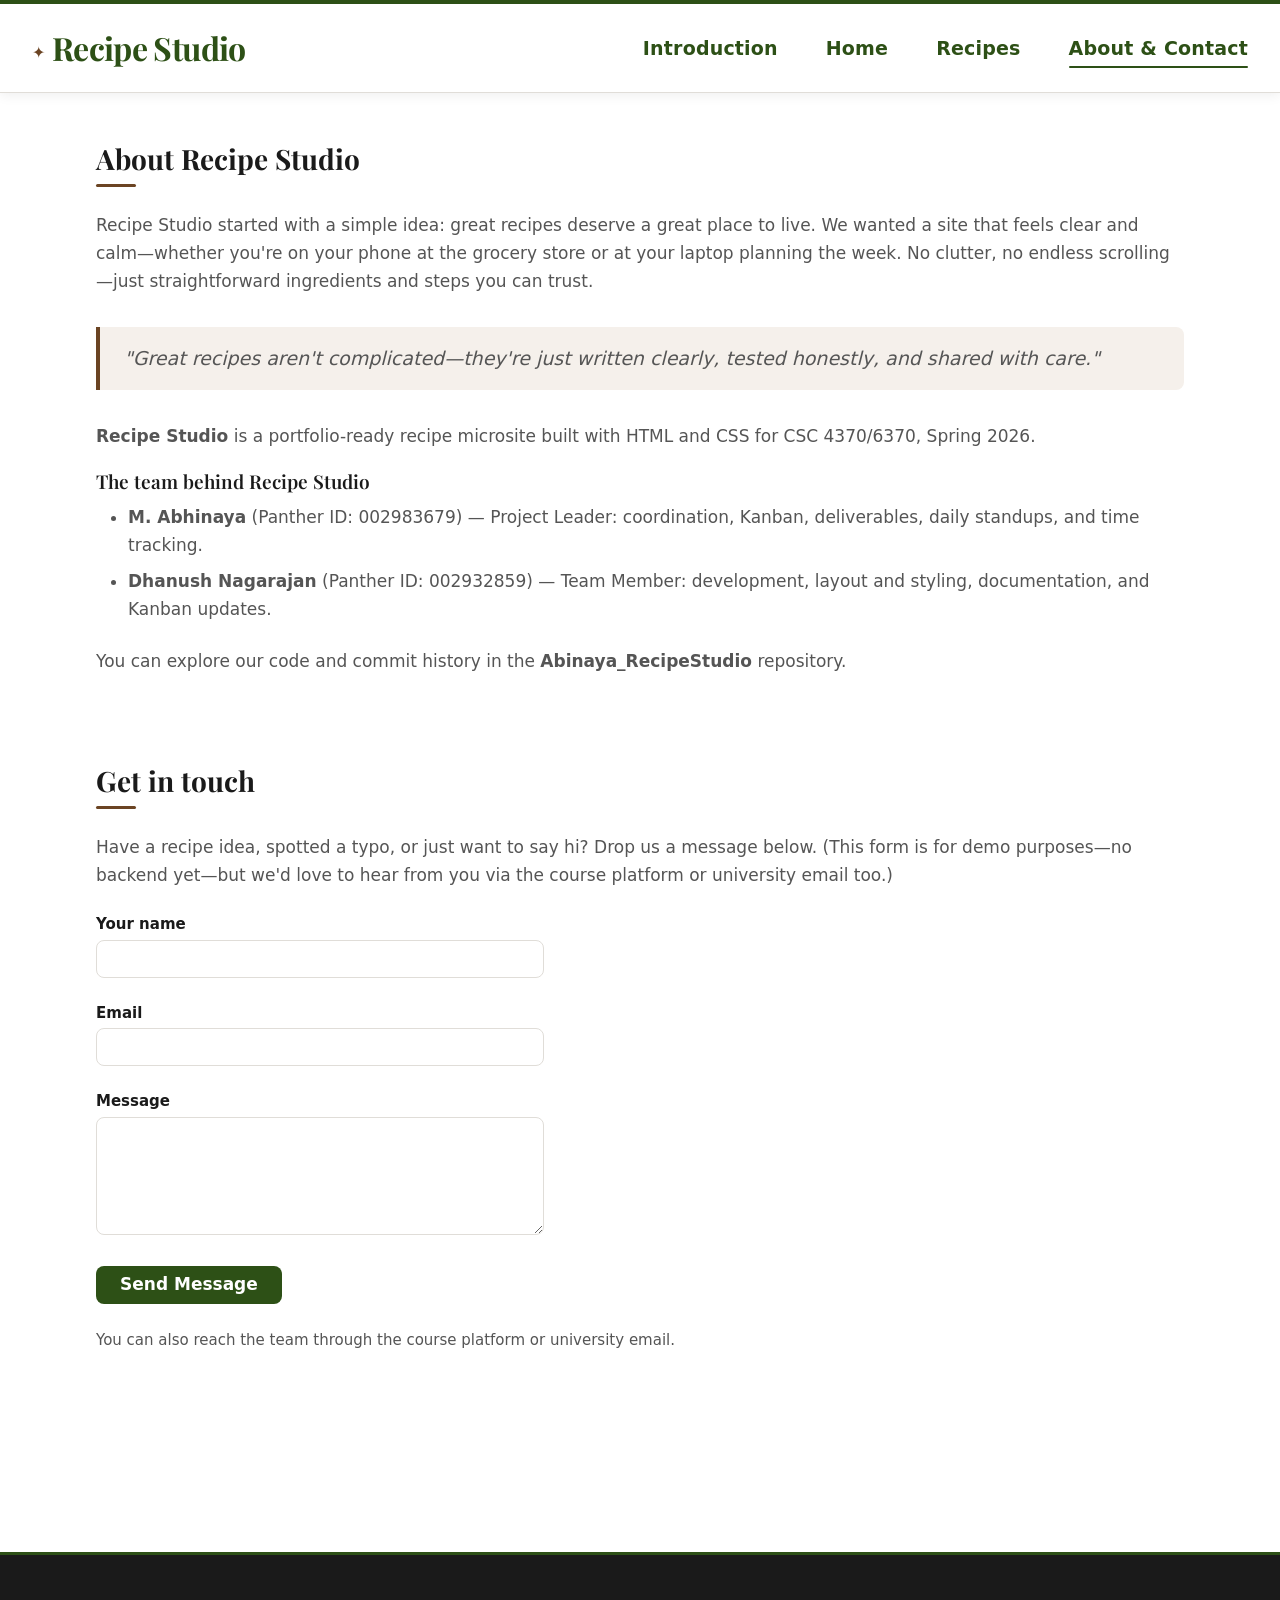
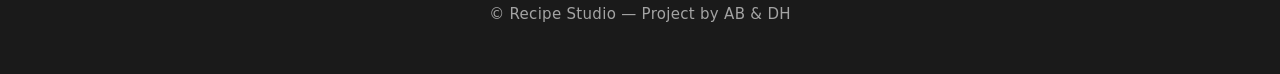
==== commit 29e4e982: "Updated journal Made-with: Cursor" ====
--- a/about.html
+++ b/about.html
@@ -38,7 +38,7 @@
         <li><strong>Dhanush Nagarajan</strong> (Panther ID: 002932859) — Team Member: development, layout and styling, documentation, and Kanban updates.</li>
       </ul>
 
-      <p>You can explore our code and commit history in the <strong>Abinaya_RecipeStudio</strong> repository. Proposal submitted February 23, 2026; project due March 8, 2026.</p>
+      <p>You can explore our code and commit history in the <strong>Abinaya_RecipeStudio</strong> repository.</p>
     </section>
 
     <section class="contact" aria-labelledby="contact-heading">
